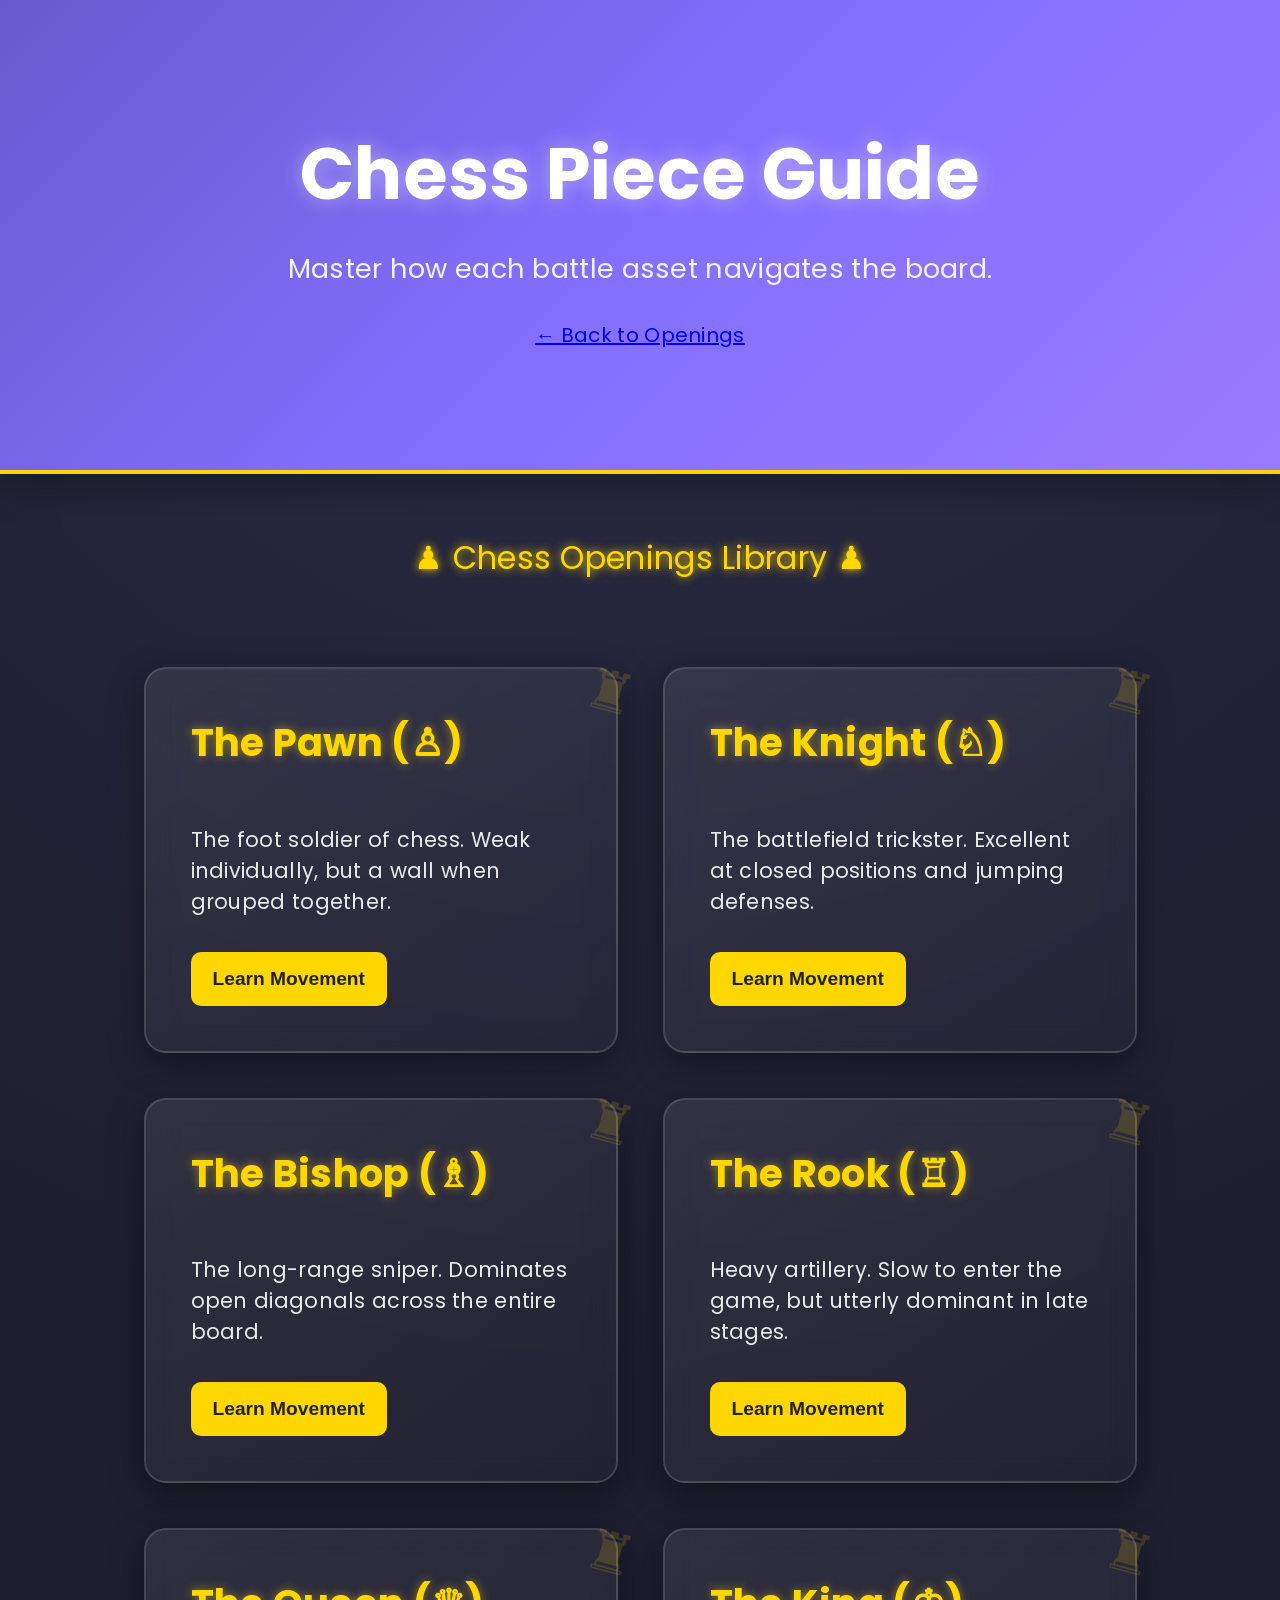
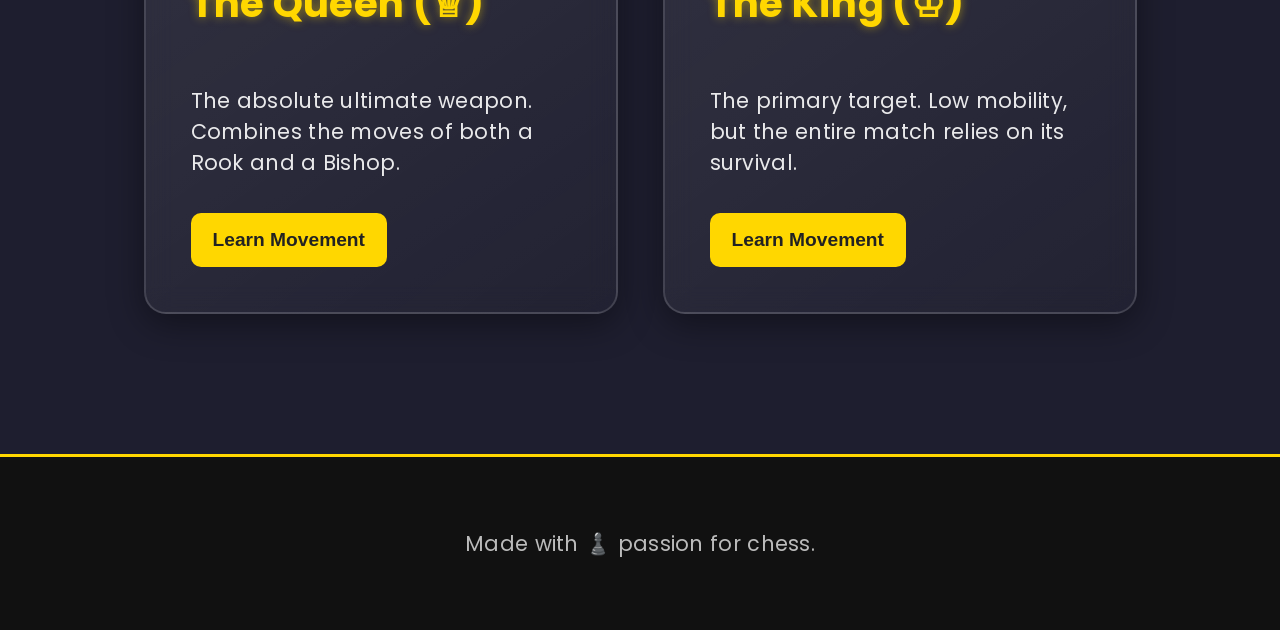
==== pieces.html @ c6e46c88 "Add files via upload" ====
<!DOCTYPE html>
<html lang="en">
<head>
    <meta charset="UTF-8">
    <meta name="viewport" content="width=device-width, initial-scale=1.0">
    <title>Chess Piece Movements</title>
    <link href="https://fonts.googleapis.com/css2?family=Poppins:wght@400;600;700&display=swap" rel="stylesheet">
    <link rel="stylesheet" href="style.css">
</head>
<body>

    <header>
        <h1>Chess Piece Guide</h1>
        <p>Master how each battle asset navigates the board.</p>
        <br>
        <a href="index.html" class="nav-btn">← Back to Openings</a>
    </header>

    <section class="openings">

        <div class="opening-card">
            <h2>The Pawn (♙)</h2>
            <p class="short">The foot soldier of chess. Weak individually, but a wall when grouped together.</p>
            <button onclick="toggleInfo('pawn')">Learn Movement</button>
            <div id="pawn" class="more-info">
                <p><strong>Movement:</strong> Moves straight forward 1 square at a time. On its very first move, it can optionally leap forward 2 squares.</p>
                <p><strong>Capturing:</strong> Captures diagonally forward exactly 1 square.</p>
                <p><strong>Special Rule:</strong> Can promote into a Queen, Rook, Bishop, or Knight if it reaches the opposite side of the board. Also handles the complex <em>En Passant</em> rule.</p>
            </div>
        </div>

        <div class="opening-card">
            <h2>The Knight (♘)</h2>
            <p class="short">The battlefield trickster. Excellent at closed positions and jumping defenses.</p>
            <button onclick="toggleInfo('knight')">Learn Movement</button>
            <div id="knight" class="more-info">
                <p><strong>Movement:</strong> Moves in an "L-shape": 2 squares in one direction and then 1 square at a orthogonal angle.</p>
                <p><strong>Special Trait:</strong> The only piece on the board that can physically jump over other pieces.</p>
                <p><strong>Pro Tip:</strong> Knights are devastating when placed on "outposts"—squares deep in enemy territory where pawns cannot chase them away.</p>
            </div>
        </div>

        <div class="opening-card">
            <h2>The Bishop (♗)</h2>
            <p class="short">The long-range sniper. Dominates open diagonals across the entire board.</p>
            <button onclick="toggleInfo('bishop')">Learn Movement</button>
            <div id="bishop" class="more-info">
                <p><strong>Movement:</strong> Moves any number of vacant squares diagonally.</p>
                <p><strong>Limitation:</strong> Can never leave the color grid it starts on (you have one light-squared bishop and one dark-squared bishop).</p>
                <p><strong>Pro Tip:</strong> Clearing away pawns to create open pathways makes bishops incredibly terrifying long-range attackers.</p>
            </div>
        </div>

        <div class="opening-card">
            <h2>The Rook (♖)</h2>
            <p class="short">Heavy artillery. Slow to enter the game, but utterly dominant in late stages.</p>
            <button onclick="toggleInfo('rook')">Learn Movement</button>
            <div id="rook" class="more-info">
                <p><strong>Movement:</strong> Moves any number of vacant squares straight horizontally or vertically.</p>
                <p><strong>Middlegame Plans:</strong> Control open columns (files) and target the 7th rank to trap the enemy king.</p>
                <p><strong>Special Rule:</strong> Can coordinate with the King to perform the defensive <em>Castling</em> maneuver.</p>
            </div>
        </div>

        <div class="opening-card">
            <h2>The Queen (♕)</h2>
            <p class="short">The absolute ultimate weapon. Combines the moves of both a Rook and a Bishop.</p>
            <button onclick="toggleInfo('queen')">Learn Movement</button>
            <div id="queen" class="more-info">
                <p><strong>Movement:</strong> Moves any number of vacant squares straight or diagonally in any direction.</p>
                <p><strong>Value:</strong> Worth roughly 9 pawns, making it the highest-value fighting asset on the field.</p>
                <p><strong>Pro Tip:</strong> Avoid bringing your Queen out too early in the opening, or your opponent will chase her around and gain free development time.</p>
            </div>
        </div>

        <div class="opening-card">
            <h2>The King (♔)</h2>
            <p class="short">The primary target. Low mobility, but the entire match relies on its survival.</p>
            <button onclick="toggleInfo('king')">Learn Movement</button>
            <div id="king" class="more-info">
                <p><strong>Movement:</strong> Moves exactly 1 square in any direction (straight or diagonal).</p>
                <p><strong>Ultimate Rule:</strong> Can never move onto a square attacked by an enemy piece (into check). If trapped with no escape, it is Checkmate, and the game ends.</p>
            </div>
        </div>

    </section>

    <footer>
        <p>Made with ♟️ passion for chess.</p>
    </footer>

    <script src="script.js"></script>
</body>
</html>
---- style.css ----
/* GLOBAL -------------------------------------------------- */
body {
    font-family: 'Poppins', sans-serif;
    margin: 0;
    background: radial-gradient(circle at top, #2b2b45, #1e1e2f 60%);
    color: #fff;
    font-size: 20px;
    letter-spacing: 0.3px;
}

/* HERO -------------------------------------------------- */
header {
    text-align: center;
    padding: 120px 20px;
    background: linear-gradient(135deg, #6a5acd, #836fff, #9a7bff);
    color: white;
    box-shadow: 0 4px 40px rgba(0,0,0,0.4);
    border-bottom: 4px solid #ffd700;
}

header h1 {
    font-size: 4.5rem;
    margin-top: 0;
    margin-bottom: 20px;
    text-shadow: 0 0 20px rgba(255,255,255,0.4);
}

header p {
    font-size: 1.7rem;
    opacity: 0.9;
    margin: 0;
}

/* SECTION DIVIDER -------------------------------------- */
.openings::before {
    content: "♟ Chess Openings Library ♟";
    display: block;
    width: 100%;
    text-align: center;
    font-size: 2rem;
    margin-bottom: 40px;
    color: #ffd700;
    text-shadow: 0 0 10px #ffd700;
}

/* OPENING GRID ------------------------------------------ */
.openings {
    display: flex;
    flex-wrap: wrap;
    justify-content: center;
    padding: 60px 20px;
    gap: 45px;
}

/* CARDS -------------------------------------------------- */
.opening-card {
    background: linear-gradient(145deg, #ffffff15, #ffffff05);
    backdrop-filter: blur(14px);
    -webkit-backdrop-filter: blur(14px);
    padding: 45px;
    width: 380px;
    border-radius: 22px;
    box-shadow: 0 10px 35px rgba(0,0,0,0.4);
    border: 2px solid #ffffff25;
    transition: transform 0.3s ease, box-shadow 0.3s ease;
    position: relative;
    display: flex;
    flex-direction: column;
}

/* Chess icon on each card */
.opening-card::before {
    content: "♜";
    position: absolute;
    top: -20px;
    right: -20px;
    font-size: 3.5rem;
    color: #ffd700;
    opacity: 0.15;
    transform: rotate(15deg);
    pointer-events: none;
}

.opening-card:hover {
    transform: translateY(-12px) scale(1.03);
    box-shadow: 0 14px 45px rgba(0,0,0,0.55);
}

/* CARD HEADERS ------------------------------------------ */
.opening-card h2 {
    margin-top: 0;
    font-size: 2.4rem;
    color: #ffd700;
    text-shadow: 0 0 10px rgba(255,215,0,0.5);
}

/* SHORT DESCRIPTION -------------------------------------- */
.opening-card .short {
    font-size: 1.3rem;
    opacity: 0.9;
    margin-bottom: 15px;
    flex-grow: 1;
}

/* BUTTONS ------------------------------------------------ */
button {
    margin-top: 20px;
    padding: 16px 22px;
    background: #ffd700;
    color: #222;
    border: none;
    border-radius: 10px;
    cursor: pointer;
    font-weight: bold;
    font-size: 1.2rem;
    transition: background 0.3s ease, transform 0.2s ease, box-shadow 0.2s ease;
    align-self: flex-start;
}

button:hover {
    background: #ffea4d;
    transform: scale(1.08);
    box-shadow: 0 0 15px #ffd700;
}

/* MORE INFO --------------------------------------------- */
.more-info {
    display: none; /* Controlled cleanly by JS class toggle */
    margin-top: 20px;
    background: #ffffff20;
    padding: 20px;
    border-radius: 12px;
    font-size: 1.2rem;
    border-left: 4px solid #ffd700;
}

/* Class to show the layout dynamically */
.more-info.is-visible {
    display: block;
    animation: fadeIn 0.4s ease;
}

.more-info p {
    margin-bottom: 12px;
}

.more-info p:last-child {
    margin-bottom: 0;
}

/* ANIMATION --------------------------------------------- */
@keyframes fadeIn {
    from { opacity: 0; transform: translateY(10px); }
    to { opacity: 1; transform: translateY(0); }
}

/* FOOTER ------------------------------------------------- */
footer {
    text-align: center;
    padding: 50px;
    background: #111;
    color: #bbb;
    font-size: 1.3rem;
    margin-top: 80px;
    border-top: 3px solid #ffd700;
}
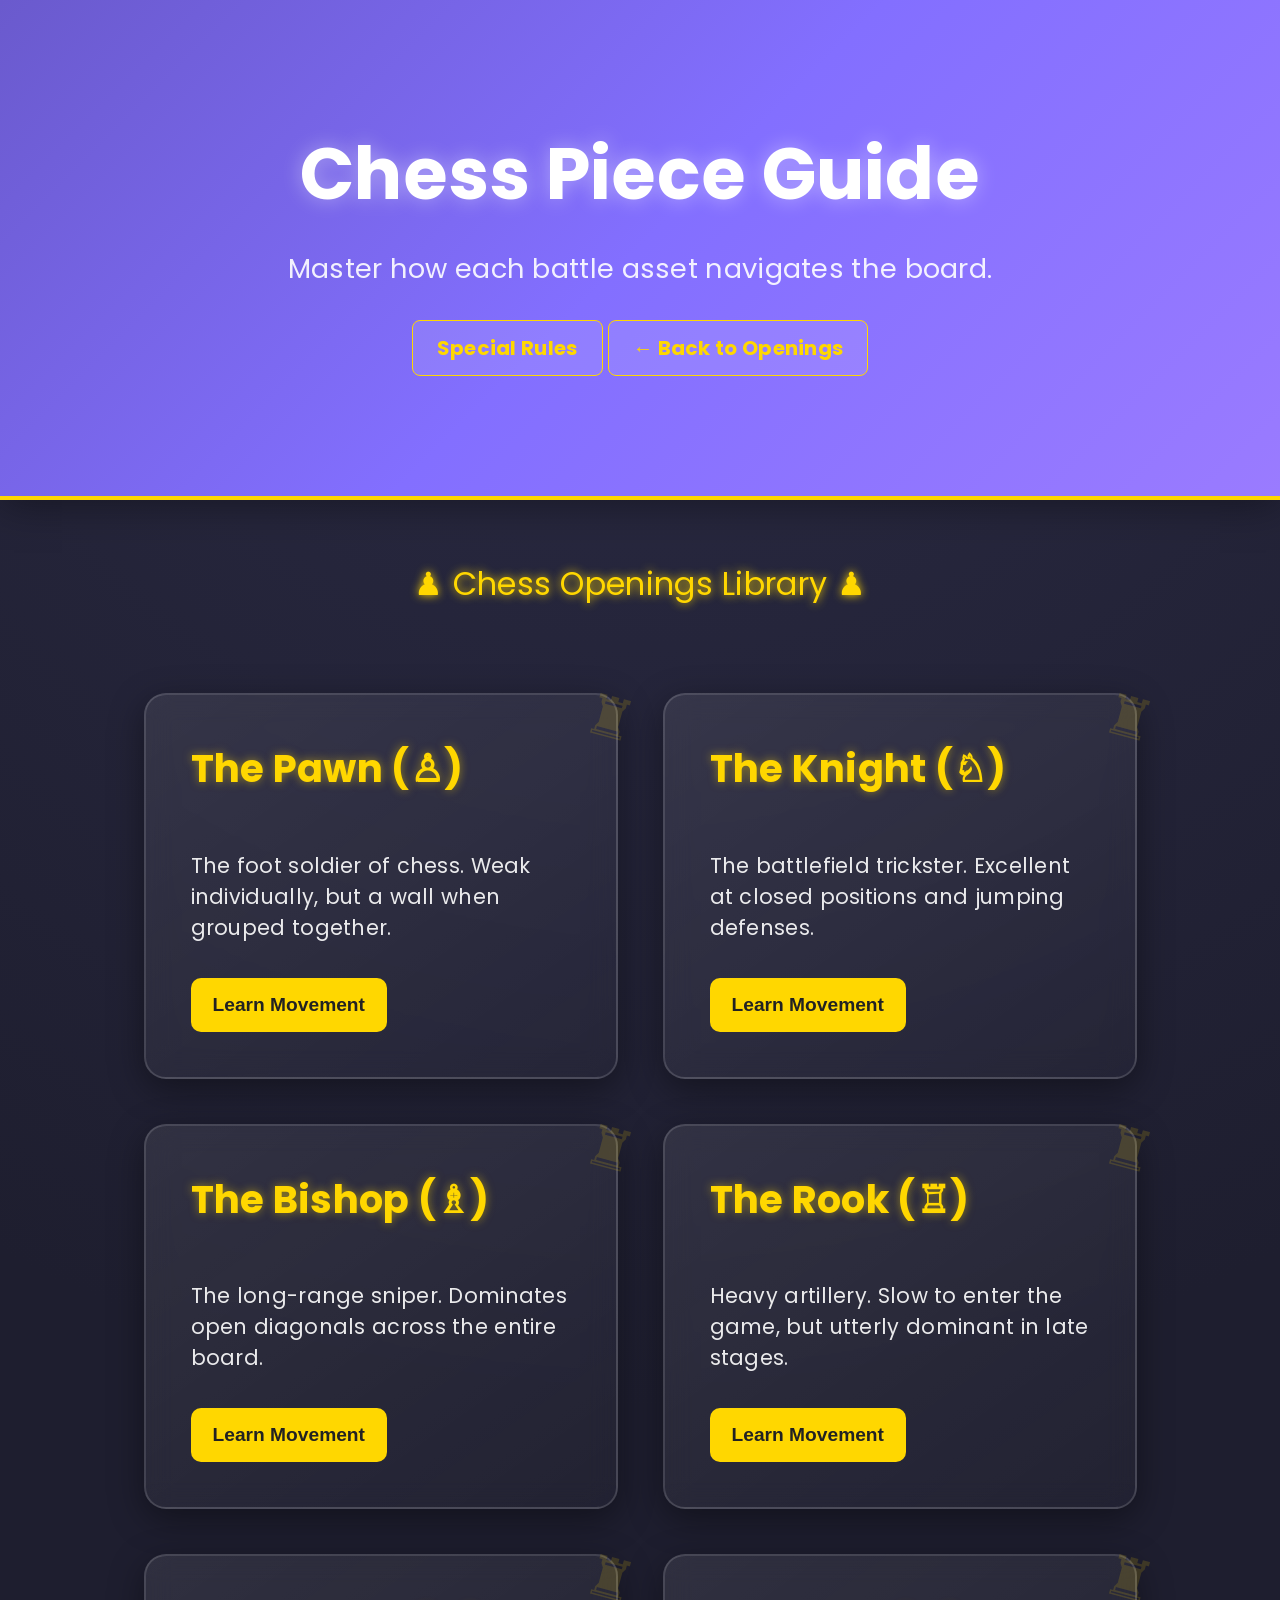
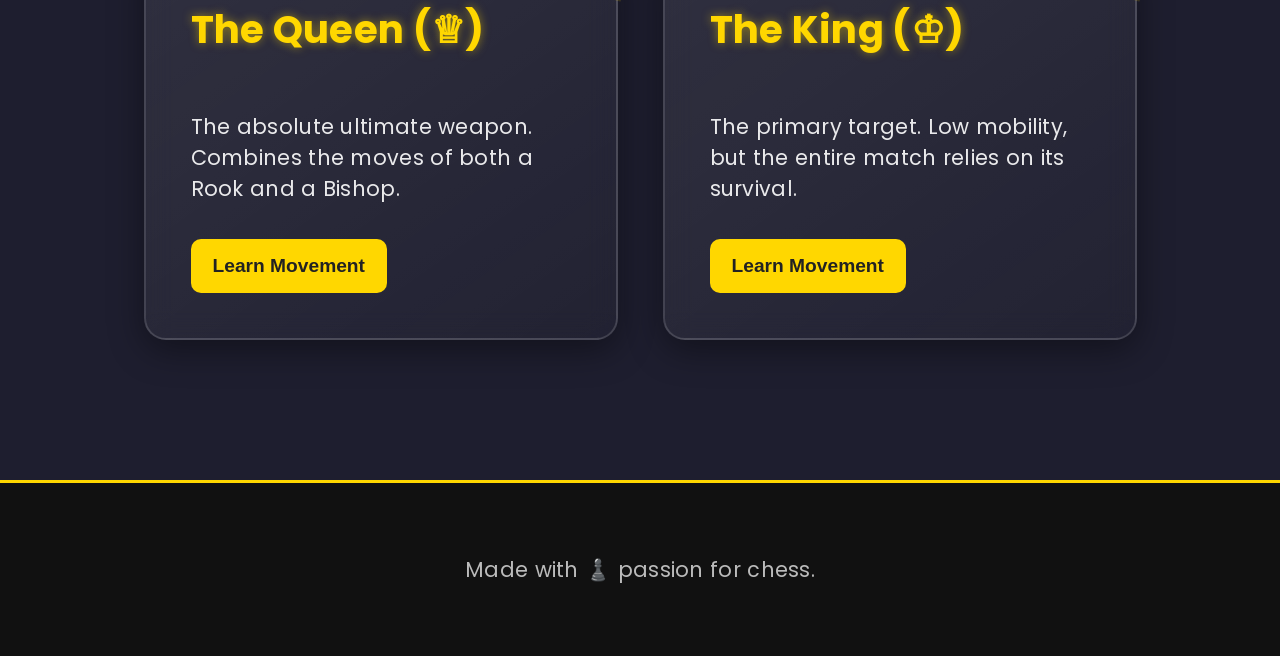
==== commit b20ae354: "Add link to Special Rules in pieces.html" ====
--- a/pieces.html
+++ b/pieces.html
@@ -13,6 +13,7 @@
         <h1>Chess Piece Guide</h1>
         <p>Master how each battle asset navigates the board.</p>
         <br>
+        <a href="rules.html" class="nav-btn">Special Rules</a>
         <a href="index.html" class="nav-btn">← Back to Openings</a>
     </header>
 
@@ -91,4 +92,4 @@
 
     <script src="script.js"></script>
 </body>
-</html>+</html>
--- a/style.css
+++ b/style.css
@@ -163,4 +163,23 @@
     font-size: 1.3rem;
     margin-top: 80px;
     border-top: 3px solid #ffd700;
-}+}
+
+/* NAVIGATION BUTTON LINK */
+.nav-btn {
+    display: inline-block;
+    padding: 12px 24px;
+    background: rgba(255, 255, 255, 0.1);
+    color: #ffd700;
+    text-decoration: none;
+    font-weight: bold;
+    border-radius: 8px;
+    border: 1px solid #ffd700;
+    transition: background 0.3s, transform 0.2s;
+}
+.nav-btn:hover {
+    background: #ffd700;
+    color: #222;
+    transform: translateY(-2px);
+    box-shadow: 0 0 10px #ffd700;
+}
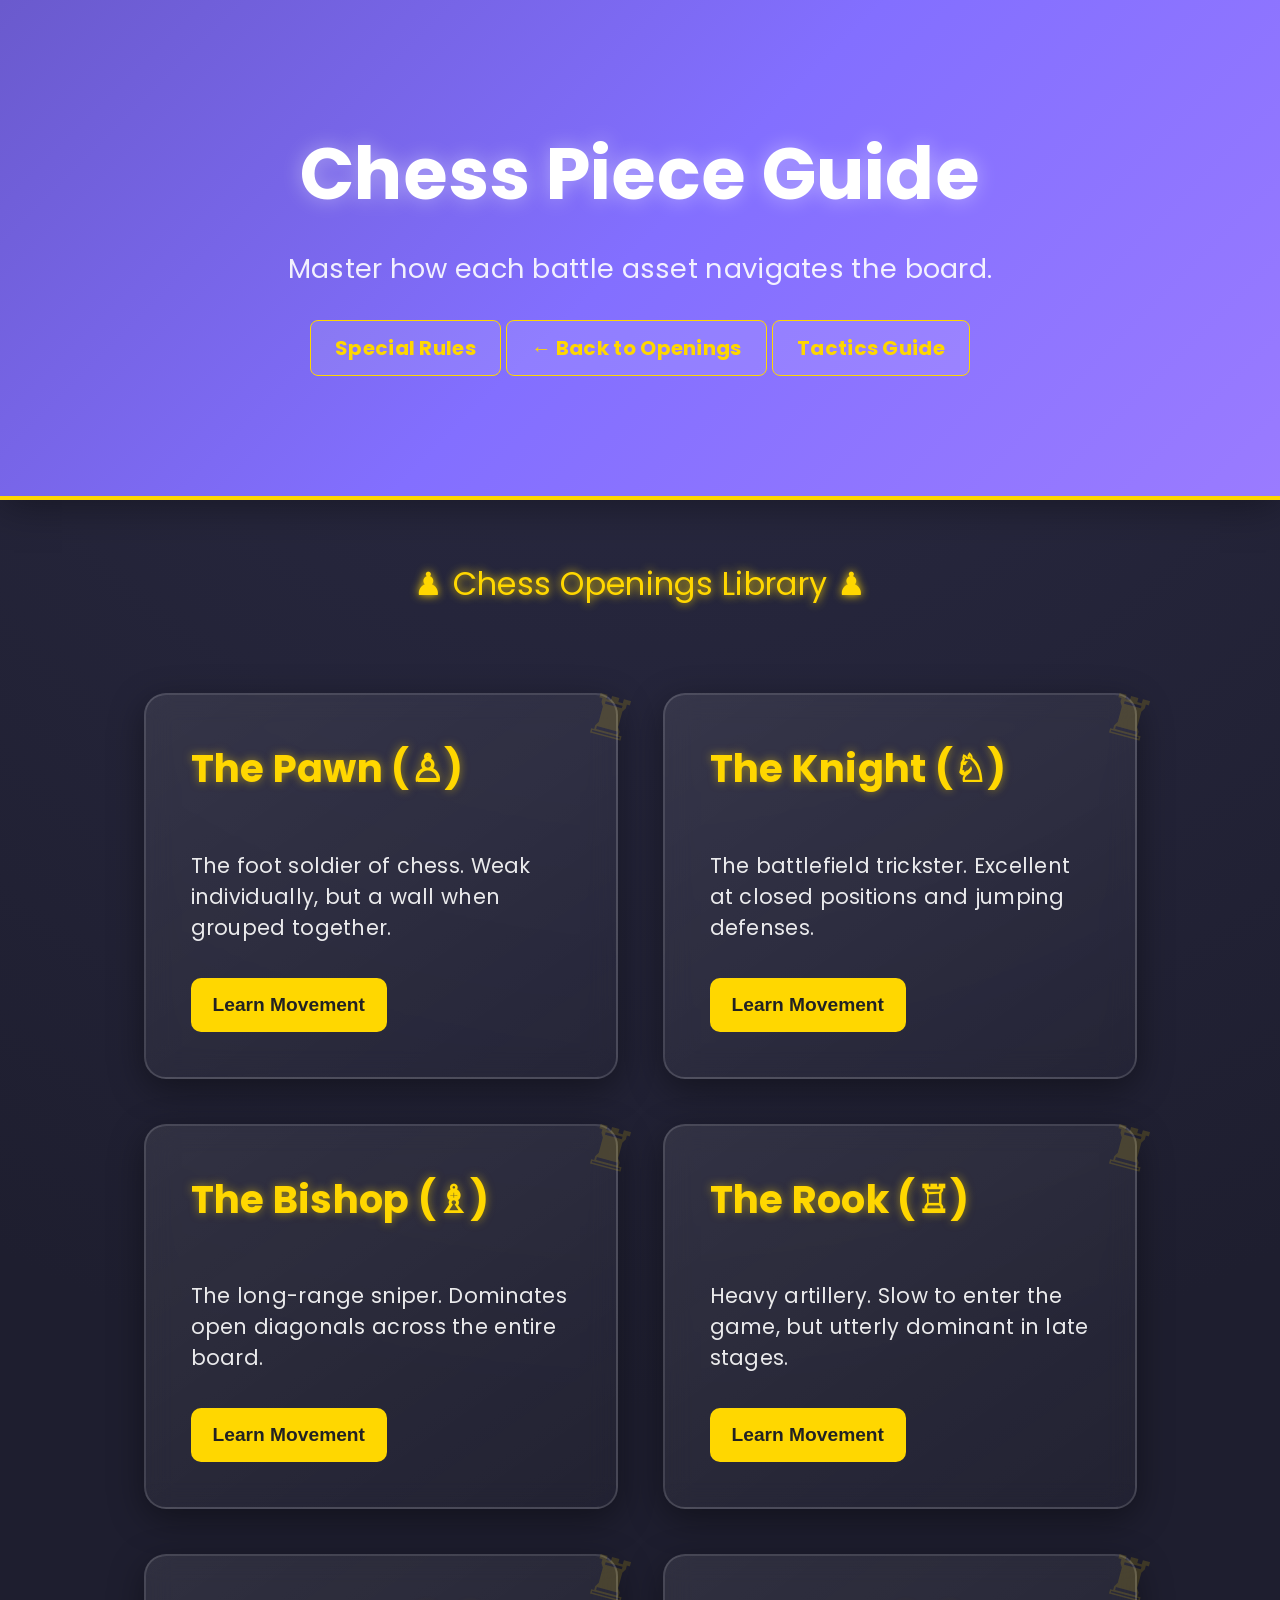
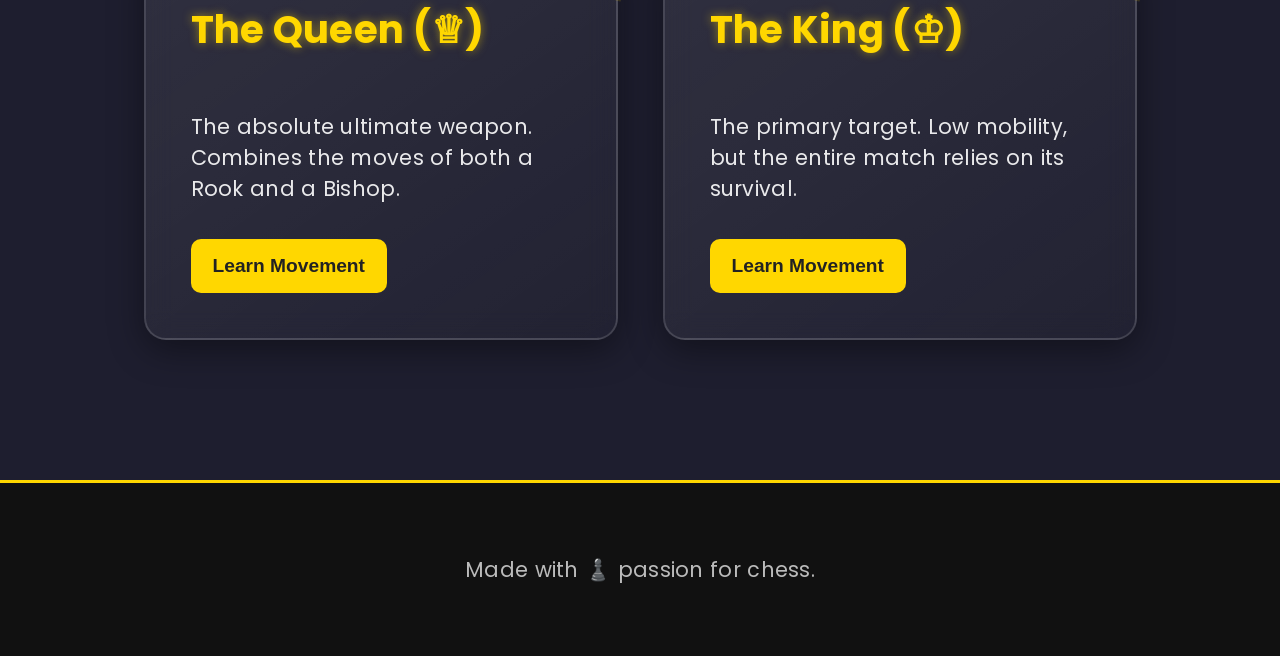
==== commit cb1cec2c: "Add link to Tactics Guide in pieces.html" ====
--- a/pieces.html
+++ b/pieces.html
@@ -15,6 +15,7 @@
         <br>
         <a href="rules.html" class="nav-btn">Special Rules</a>
         <a href="index.html" class="nav-btn">← Back to Openings</a>
+        <a href="tactics.html" class="nav-btn">Tactics Guide</a>
     </header>
 
     <section class="openings">
